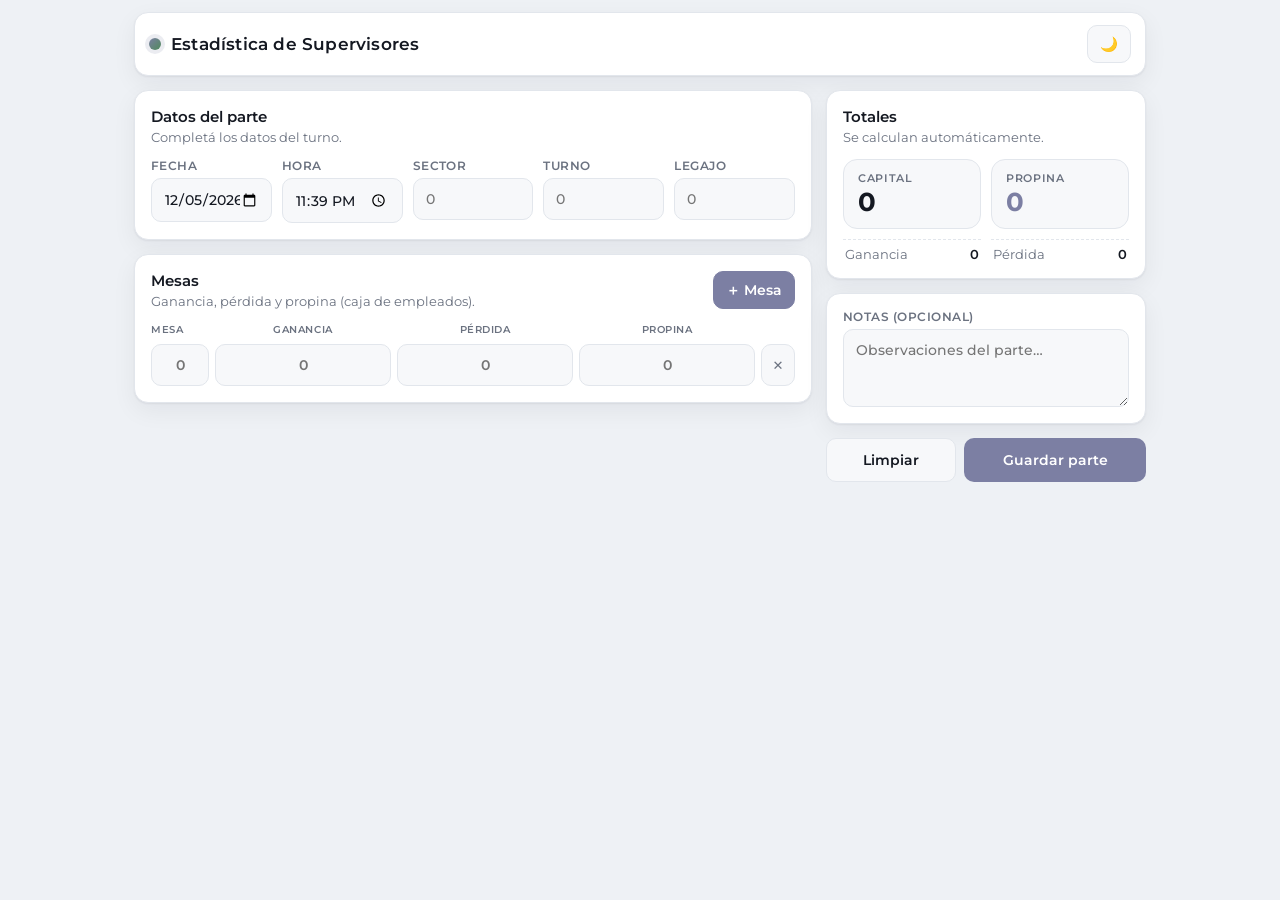
==== index.html @ 26ae1272 "Estadística de Supervisores: planilla, panel admin y esquema Supabase" ====
<!DOCTYPE html>
<html lang="es">
<head>
  <meta charset="UTF-8" />
  <meta name="viewport" content="width=device-width, initial-scale=1.0" />
  <meta name="theme-color" content="#eef1f5" />
  <title>Estadística de Supervisores</title>

  <link rel="preconnect" href="https://fonts.googleapis.com" />
  <link rel="preconnect" href="https://fonts.gstatic.com" crossorigin />
  <link href="https://fonts.googleapis.com/css2?family=Montserrat:wght@400;500;600;700&display=swap" rel="stylesheet" />
  <link rel="stylesheet" href="styles.css" />
</head>
<body>
  <div class="app">
    <header class="topbar">
      <div class="brand">
        <span class="brand-dot" aria-hidden="true"></span>
        <h1>Estadística de Supervisores</h1>
      </div>
      <div class="topbar-actions">
        <span id="syncBadge" class="sync-badge" hidden></span>
        <button id="btnTheme" class="icon-btn" type="button" title="Cambiar tema" aria-label="Cambiar tema">🌙</button>
      </div>
    </header>

    <main class="sheet">
      <!-- ============ Datos del parte ============ -->
      <section class="card">
        <h2 class="card-title">Datos del parte</h2>
        <p class="card-sub">Completá los datos del turno.</p>
        <div class="meta-grid">
          <label class="field">Fecha
            <input id="fecha" type="date" />
          </label>
          <label class="field">Hora
            <input id="hora" type="time" />
          </label>
          <label class="field">Sector
            <input id="sector" type="number" inputmode="numeric" min="0" step="1" placeholder="0" />
          </label>
          <label class="field">Turno
            <input id="turno" type="number" inputmode="numeric" min="0" step="1" placeholder="0" />
          </label>
          <label class="field">Legajo
            <input id="legajo" type="number" inputmode="numeric" min="0" step="1" placeholder="0" />
          </label>
        </div>
      </section>

      <!-- ============ Mesas ============ -->
      <section class="card">
        <div class="card-head">
          <div>
            <h2 class="card-title">Mesas</h2>
            <p class="card-sub">Ganancia, pérdida y propina (caja de empleados).</p>
          </div>
          <button id="btnAddMesa" class="icon-btn icon-btn-accent" type="button">＋ Mesa</button>
        </div>

        <div class="mesa-head" aria-hidden="true">
          <span>Mesa</span>
          <span>Ganancia</span>
          <span>Pérdida</span>
          <span>Propina</span>
          <span></span>
        </div>
        <div id="mesas" class="mesas"></div>
        <p id="mesasEmpty" class="empty" hidden>Agregá al menos una mesa.</p>
      </section>
    </main>

    <!-- ============ Panel: totales + acciones ============ -->
    <aside class="panel">
      <section class="card">
        <h2 class="card-title">Totales</h2>
        <p class="card-sub">Se calculan automáticamente.</p>
        <div class="totals">
          <div class="total total-capital" id="capitalWrap">
            <span class="total-label">Capital</span>
            <span class="total-value" id="tCapital">0</span>
          </div>
          <div class="total total-propina">
            <span class="total-label">Propina</span>
            <span class="total-value" id="tPropina">0</span>
          </div>
        </div>
        <div class="totals-sm">
          <div class="total-sm"><span class="total-sm-label">Ganancia</span><span class="total-sm-value" id="tGanancia">0</span></div>
          <div class="total-sm"><span class="total-sm-label">Pérdida</span><span class="total-sm-value" id="tPerdida">0</span></div>
        </div>
      </section>

      <section class="card">
        <label class="field field-notes">Notas (opcional)
          <textarea id="notas" rows="3" placeholder="Observaciones del parte…"></textarea>
        </label>
      </section>

      <div class="panel-actions">
        <button id="btnClear" class="btn btn-ghost" type="button">Limpiar</button>
        <button id="btnSave" class="btn btn-primary" type="button">Guardar parte</button>
      </div>
    </aside>
  </div>

  <div id="toast" class="toast" hidden></div>

  <!-- ============ Modal de confirmación ============ -->
  <div id="confirmModal" class="modal" hidden>
    <div class="modal-card">
      <h3 id="confirmTitle" class="modal-title">Confirmar</h3>
      <p id="confirmBody" class="modal-body"></p>
      <div class="modal-actions">
        <button id="confirmNo" class="btn btn-ghost" type="button">Cancelar</button>
        <button id="confirmYes" class="btn btn-primary" type="button">Aceptar</button>
      </div>
    </div>
  </div>

  <!-- ============ Modal de parte guardado ============ -->
  <div id="okModal" class="modal" hidden>
    <div class="modal-card">
      <h3 class="modal-title">✅ Parte guardado</h3>
      <div id="okBody" class="modal-body ok-body"></div>
      <div class="modal-actions">
        <button data-close class="btn btn-primary" type="button">Listo</button>
      </div>
    </div>
  </div>

  <script src="config.js"></script>
  <script src="supabase.js"></script>
  <script src="app.js"></script>
</body>
</html>
---- styles.css ----
/* =============================================================
   Estadística de Supervisores 2.0 — Estilos
   ============================================================= */

:root {
  --bg: #eef1f5;
  --surface: #ffffff;
  --surface-2: #f7f8fa;
  --text: #141821;
  --muted: #6b7280;
  --border: #e2e6ec;
  --shadow: 0 1px 2px rgba(16, 24, 40, .06), 0 8px 24px rgba(16, 24, 40, .06);

  --accent: #7c7fa3;
  --accent-ink: #ffffff;
  --pos: #4f8a5b;
  --neg: #b5655e;
  --danger: #b5655e;

  --cell-empty: #f3f5f9;
  --radius: 14px;
  --radius-sm: 9px;
  --anim: 190ms;
}

body.dark {
  --bg: #0d0f13;
  --surface: #161a21;
  --surface-2: #1c212b;
  --text: #e8ebf0;
  --muted: #98a1b3;
  --border: #262c38;
  --shadow: 0 1px 2px rgba(0, 0, 0, .4), 0 10px 30px rgba(0, 0, 0, .35);

  --accent: #a2a5d4;
  --accent-ink: #16181f;
  --pos: #6faa7c;
  --neg: #c9837c;
  --danger: #c9837c;

  --cell-empty: #14181f;
}

* { box-sizing: border-box; }
html, body { height: 100%; }

body {
  margin: 0;
  font-family: 'Montserrat', -apple-system, BlinkMacSystemFont, 'Segoe UI', system-ui, sans-serif;
  background: var(--bg);
  color: var(--text);
  -webkit-font-smoothing: antialiased;
  -webkit-tap-highlight-color: transparent;
  transition: background var(--anim) ease, color var(--anim) ease;
}

h1 { font-size: 1.05rem; margin: 0; font-weight: 600; letter-spacing: .2px; }
button { font-family: inherit; cursor: pointer; }

/* El atributo hidden siempre debe ganar, incluso sobre .modal { display: grid } */
[hidden] { display: none !important; }

/* ===================== LAYOUT ===================== */
.app {
  max-width: 1040px;
  margin: 0 auto;
  padding: 12px 14px 40px;
  display: grid;
  grid-template-columns: minmax(0, 1fr) 320px;
  grid-template-areas:
    "topbar topbar"
    "sheet  panel";
  gap: 14px;
  align-items: start;
}
.sheet { grid-area: sheet; display: flex; flex-direction: column; gap: 14px; min-width: 0; }
.panel { grid-area: panel; display: flex; flex-direction: column; gap: 14px; position: sticky; top: 12px; }

/* ===================== TOPBAR ===================== */
.topbar {
  grid-area: topbar;
  display: flex;
  align-items: center;
  justify-content: space-between;
  background: var(--surface);
  border: 1px solid var(--border);
  border-radius: var(--radius);
  padding: 12px 14px;
  box-shadow: var(--shadow);
}
.brand { display: flex; align-items: center; gap: 10px; min-width: 0; }
.brand h1 { white-space: nowrap; overflow: hidden; text-overflow: ellipsis; }
.brand-dot {
  width: 12px; height: 12px; border-radius: 50%;
  background: linear-gradient(135deg, var(--accent), var(--pos));
  box-shadow: 0 0 0 4px color-mix(in srgb, var(--accent) 15%, transparent);
  flex: 0 0 auto;
}
.topbar-actions { display: flex; align-items: center; gap: 8px; }

.icon-btn {
  border: 1px solid var(--border);
  background: var(--surface-2);
  color: var(--text);
  height: 38px; min-width: 38px;
  padding: 0 12px;
  border-radius: 10px;
  font-size: .9rem; font-weight: 600;
  transition: transform var(--anim) ease, background var(--anim) ease, border-color var(--anim) ease;
}
.icon-btn:hover { transform: translateY(-1px); }
.icon-btn:active { transform: translateY(0) scale(.97); }
.icon-btn-accent { background: var(--accent); border-color: var(--accent); color: var(--accent-ink); }

.sync-badge {
  font-size: .7rem; font-weight: 600;
  color: #92400e; background: #fef3c7;
  border-radius: 999px; padding: 4px 9px;
}
body.dark .sync-badge { color: #fde68a; background: #422006; }

/* ===================== CARDS ===================== */
.card {
  background: var(--surface);
  border: 1px solid var(--border);
  border-radius: var(--radius);
  padding: 16px;
  box-shadow: var(--shadow);
}
.card-title { margin: 0; font-size: .95rem; font-weight: 600; }
.card-sub { margin: 4px 0 0; font-size: .8rem; color: var(--muted); }
.card-head {
  display: flex; align-items: flex-start; justify-content: space-between;
  gap: 10px; margin-bottom: 14px;
}

/* ===================== FIELDS ===================== */
.field {
  display: flex; flex-direction: column; gap: 5px;
  font-size: .74rem; color: var(--muted); font-weight: 600;
  text-transform: uppercase; letter-spacing: .04em;
}
.field input, .field textarea {
  font-family: inherit;
  font-size: .9rem; font-weight: 500;
  padding: 11px 12px;
  border-radius: 10px;
  border: 1px solid var(--border);
  background: var(--surface-2);
  color: var(--text);
  text-transform: none; letter-spacing: normal;
}
.field input:focus, .field textarea:focus {
  outline: 2px solid var(--accent); outline-offset: 1px; border-color: transparent;
}
.field textarea { resize: vertical; min-height: 66px; }
.meta-grid { display: grid; grid-template-columns: repeat(auto-fit, minmax(120px, 1fr)); gap: 10px; margin-top: 14px; }

/* ===================== MESAS ===================== */
.mesa-head, .mesa-row {
  display: grid;
  grid-template-columns: 58px 1fr 1fr 1fr 34px;
  gap: 6px;
  align-items: center;
}
.mesa-head {
  font-size: .64rem; text-transform: uppercase; letter-spacing: .05em;
  color: var(--muted); font-weight: 600; padding: 0 0 8px;
}
.mesa-head span:nth-child(2),
.mesa-head span:nth-child(3),
.mesa-head span:nth-child(4) { text-align: center; }
.mesas { display: flex; flex-direction: column; gap: 8px; }

.mesa-input {
  width: 100%;
  font-family: inherit;
  font-size: .9rem; font-weight: 600;
  text-align: center;
  padding: 11px 6px;
  border-radius: 10px;
  border: 1px solid var(--border);
  background: var(--surface-2);
  color: var(--text);
  -moz-appearance: textfield;
  appearance: textfield;
}
.mesa-input:focus { outline: 2px solid var(--accent); outline-offset: 1px; border-color: transparent; }
.mesa-input::-webkit-outer-spin-button,
.mesa-input::-webkit-inner-spin-button { -webkit-appearance: none; margin: 0; }

.row-del {
  border: 1px solid var(--border);
  background: var(--surface-2);
  color: var(--muted);
  border-radius: 10px;
  height: 42px;
  font-size: .82rem;
  transition: color var(--anim) ease, border-color var(--anim) ease, transform var(--anim) ease;
}
.row-del:hover { color: var(--danger); border-color: var(--danger); }
.row-del:active { transform: scale(.94); }

/* ===================== TOTALES ===================== */
.totals { display: grid; grid-template-columns: 1fr 1fr; gap: 10px; margin-top: 14px; }
.total {
  border-radius: var(--radius);
  padding: 12px 14px;
  border: 1px solid var(--border);
  background: var(--surface-2);
  display: flex; flex-direction: column; gap: 3px;
}
.total-label { font-size: .66rem; text-transform: uppercase; letter-spacing: .06em; color: var(--muted); font-weight: 600; }
.total-value { font-size: 1.6rem; font-weight: 700; line-height: 1.1; }
.total-capital .total-value { color: var(--text); }
.total-capital.pos .total-value { color: var(--pos); }
.total-capital.neg .total-value { color: var(--neg); }
.total-propina .total-value { color: var(--accent); }

.totals-sm { display: grid; grid-template-columns: 1fr 1fr; gap: 10px; margin-top: 10px; }
.total-sm {
  display: flex; justify-content: space-between; align-items: baseline;
  padding: 7px 2px 0; border-top: 1px dashed var(--border); font-size: .8rem;
}
.total-sm-label { color: var(--muted); }
.total-sm-value { font-weight: 600; }

/* ===================== BOTONES ===================== */
.btn {
  border-radius: 10px;
  border: 1px solid transparent;
  padding: 11px 14px;
  font-size: .86rem; font-weight: 600;
  transition: transform var(--anim) ease, background var(--anim) ease, filter var(--anim) ease;
  min-height: 44px;
}
.btn:hover { transform: translateY(-1px); }
.btn:active { transform: translateY(0) scale(.98); }
.btn-primary { background: var(--accent); color: var(--accent-ink); }
.btn-primary:hover { filter: brightness(1.06); }
.btn-ghost { background: var(--surface-2); border-color: var(--border); color: var(--text); }
.btn-danger { background: var(--danger); color: #fff; }

.panel-actions { display: grid; grid-template-columns: 1fr 1.4fr; gap: 8px; }

/* ===================== MODALES ===================== */
.modal {
  position: fixed; inset: 0;
  background: rgba(8, 10, 14, .55);
  backdrop-filter: blur(3px);
  display: grid; place-items: center;
  padding: 18px;
  z-index: 100;
  animation: modal-fade 160ms ease;
}
@keyframes modal-fade { from { opacity: 0; } to { opacity: 1; } }

.modal-card {
  background: var(--surface);
  border: 1px solid var(--border);
  border-radius: 18px;
  padding: 18px;
  width: 100%;
  max-width: 380px;
  box-shadow: 0 24px 60px rgba(0, 0, 0, .35);
  animation: modal-pop 180ms cubic-bezier(.34, 1.4, .64, 1);
}
@keyframes modal-pop { from { transform: translateY(10px) scale(.97); opacity: .6; } to { transform: none; opacity: 1; } }

.modal-title { margin: 0 0 12px; font-weight: 600; font-size: 1rem; }
.modal-body { margin: 0; font-size: .86rem; line-height: 1.55; color: var(--text); }
.modal-actions { display: flex; gap: 8px; justify-content: flex-end; margin-top: 16px; }
.modal-actions .btn { flex: 0 0 auto; padding-inline: 18px; }

.ok-body { display: flex; flex-direction: column; gap: 6px; margin-top: 4px; }
.ok-body .ok-row {
  display: flex; justify-content: space-between; gap: 10px;
  padding: 6px 0; border-bottom: 1px dashed var(--border);
}
.ok-body .ok-row:last-child { border-bottom: none; }
.ok-body .ok-row span { color: var(--muted); }
.ok-body .ok-row b { font-weight: 700; }

/* ===================== TOAST ===================== */
.toast {
  position: fixed;
  left: 50%;
  bottom: calc(20px + env(safe-area-inset-bottom));
  transform: translateX(-50%);
  background: #14181f;
  color: #fff;
  padding: 11px 16px;
  border-radius: 12px;
  font-size: .82rem;
  font-weight: 500;
  box-shadow: 0 12px 30px rgba(0, 0, 0, .35);
  z-index: 120;
  max-width: 90vw;
  text-align: center;
  animation: toast-in 180ms ease;
}
@keyframes toast-in { from { opacity: 0; transform: translate(-50%, 8px); } to { opacity: 1; transform: translate(-50%, 0); } }
.toast.warn { background: #92400e; }

/* ===================== RESPONSIVE ===================== */
@media (max-width: 860px) {
  .app {
    grid-template-columns: 1fr;
    grid-template-areas:
      "topbar"
      "sheet"
      "panel";
    padding-bottom: calc(96px + env(safe-area-inset-bottom));
  }
  .panel { position: static; }
  .panel-actions {
    position: fixed;
    left: 50%;
    bottom: calc(12px + env(safe-area-inset-bottom));
    transform: translateX(-50%);
    width: calc(100% - 24px);
    max-width: 460px;
    background: var(--surface);
    border: 1px solid var(--border);
    border-radius: 16px;
    padding: 8px;
    box-shadow: var(--shadow);
    z-index: 40;
  }
  .toast { bottom: calc(84px + env(safe-area-inset-bottom)); }
}

@media (max-width: 430px) {
  .app { padding: 10px 10px calc(96px + env(safe-area-inset-bottom)); gap: 10px; }
  .brand h1 { font-size: .9rem; }
  .mesa-head, .mesa-row { grid-template-columns: 48px 1fr 1fr 1fr 32px; gap: 5px; }
  .mesa-input { font-size: .84rem; padding: 10px 4px; }
  .total-value { font-size: 1.4rem; }
}

/* =============================================================
   PANEL ADMIN
   ============================================================= */
.admin {
  max-width: 1080px;
  margin: 0 auto;
  padding: 12px 14px 40px;
  display: flex;
  flex-direction: column;
  gap: 14px;
}

.form { display: flex; flex-direction: column; gap: 12px; max-width: 360px; }
.form .field { text-transform: none; letter-spacing: normal; }
.form-msg { font-size: .8rem; color: var(--danger); margin: 0; min-height: 1em; }

/* KPIs */
.kpis {
  display: grid;
  grid-template-columns: repeat(auto-fit, minmax(140px, 1fr));
  gap: 10px;
}
.kpi {
  background: var(--surface);
  border: 1px solid var(--border);
  border-radius: var(--radius);
  padding: 12px 14px;
  box-shadow: var(--shadow);
  display: flex; flex-direction: column; gap: 3px;
}
.kpi-label { font-size: .68rem; color: var(--muted); text-transform: uppercase; letter-spacing: .05em; }
.kpi-value { font-size: 1.45rem; font-weight: 700; line-height: 1.1; }
.kpi-value.pos { color: var(--pos); }
.kpi-value.neg { color: var(--neg); }
.kpi-sub { font-size: .72rem; color: var(--muted); }

/* Filtros */
.filters {
  display: grid;
  grid-template-columns: repeat(auto-fit, minmax(130px, 1fr));
  gap: 10px;
  align-items: end;
}
.filters .field { text-transform: none; letter-spacing: normal; }
.filters .btn { min-height: 42px; }

/* Grid de tarjetas */
.grid-2 { display: grid; grid-template-columns: 1fr 1fr; gap: 14px; margin: 0; }

/* Tablas */
.table-scroll { overflow: auto; max-height: 60vh; }
.data-table { width: 100%; border-collapse: collapse; font-size: .82rem; }
.data-table th, .data-table td {
  text-align: left;
  padding: 8px 10px;
  border-bottom: 1px solid var(--border);
  white-space: nowrap;
}
.data-table th {
  position: sticky; top: 0;
  background: var(--surface);
  color: var(--muted);
  font-weight: 600;
  font-size: .7rem;
  text-transform: uppercase;
  letter-spacing: .04em;
  z-index: 1;
}
.data-table tbody tr:hover { background: var(--surface-2); }
.data-table .mono { font-family: ui-monospace, SFMono-Regular, Menlo, monospace; font-size: .78rem; }
.data-table .num { text-align: right; font-weight: 600; }
.data-table .empty, .empty { color: var(--muted); text-align: center; padding: 18px; font-size: .82rem; }
.data-table tfoot td { font-weight: 700; border-top: 2px solid var(--border); }
.data-table .pos { color: var(--pos); }
.data-table .neg { color: var(--neg); }

.js-toggle {
  border: 1px solid var(--border);
  background: var(--surface-2);
  color: var(--muted);
  border-radius: 8px;
  width: 26px; height: 26px;
  font-size: .8rem; line-height: 1;
  transition: color var(--anim) ease, border-color var(--anim) ease;
}
.js-toggle:hover { color: var(--accent); border-color: var(--accent); }
.detail-row td { background: var(--surface-2); white-space: normal; }
.detail-inner { padding: 4px 0; }
.detail-inner .chip {
  display: inline-block;
  margin: 2px 6px 2px 0;
  padding: 3px 9px;
  border-radius: 999px;
  border: 1px solid var(--border);
  background: var(--surface);
  font-size: .76rem;
}
.detail-notes {
  margin-top: 8px; font-size: .8rem; color: var(--muted); white-space: pre-wrap;
}

/* Barras */
.bars { display: flex; flex-direction: column; gap: 8px; }
.bar-row { display: grid; grid-template-columns: 48px 1fr 40px; align-items: center; gap: 8px; font-size: .78rem; }
.bar-day { color: var(--muted); }
.bar-track { height: 16px; background: var(--cell-empty); border-radius: 999px; overflow: hidden; }
.bar-fill { display: block; height: 100%; background: linear-gradient(90deg, var(--accent), var(--pos)); border-radius: 999px; transition: width var(--anim) ease; }
.bar-val { text-align: right; font-weight: 600; }

@media (max-width: 820px) {
  .grid-2 { grid-template-columns: 1fr; }
}

/* ===================== ACCESIBILIDAD ===================== */
@media (prefers-reduced-motion: reduce) {
  *, *::before, *::after {
    animation-duration: .001ms !important;
    animation-iteration-count: 1 !important;
    transition-duration: .001ms !important;
  }
}
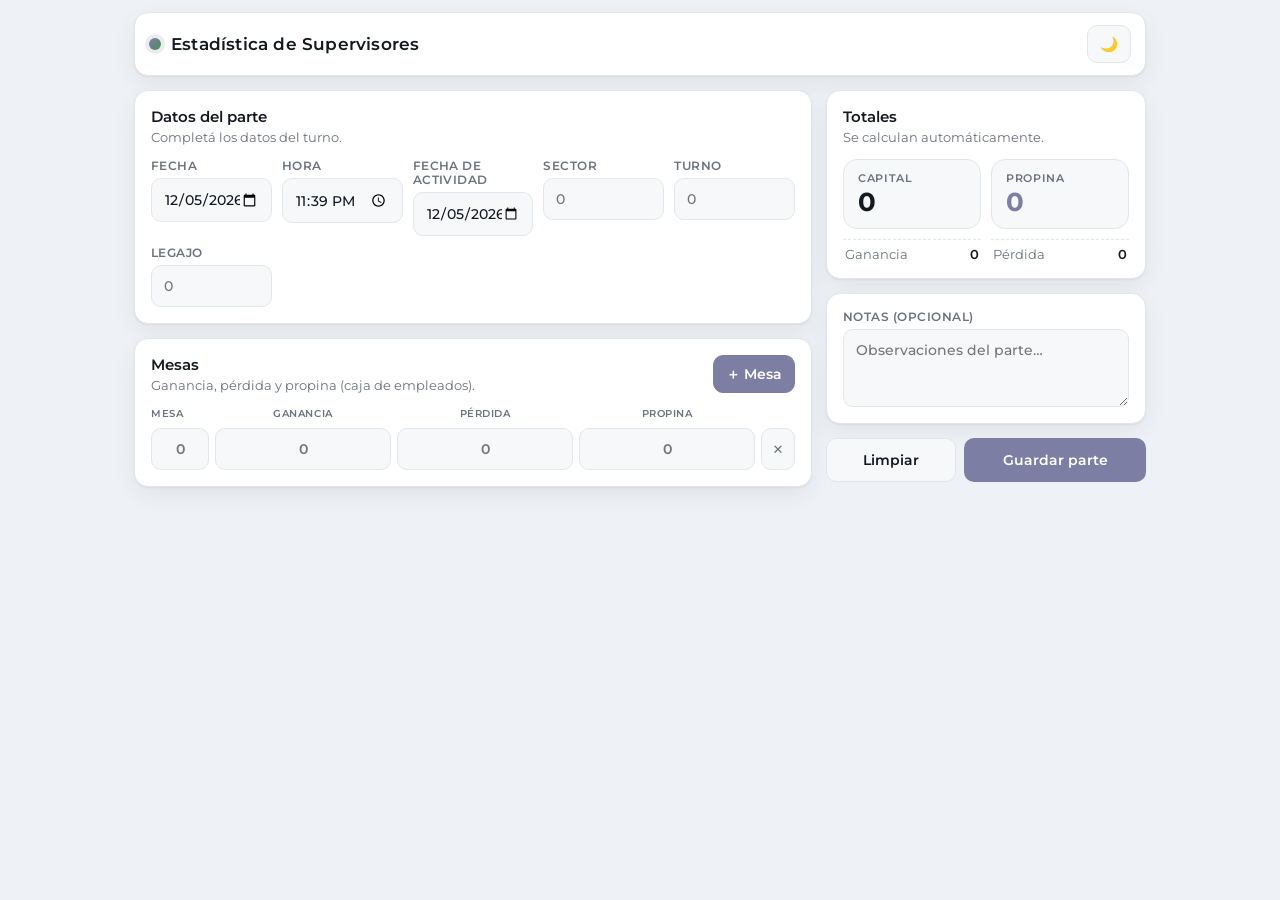
==== commit 471aa3df: "feat: agregar fecha de actividad con corte 06:00 (sync automático), campo editable en formulario, in" ====
--- a/index.html
+++ b/index.html
@@ -36,6 +36,9 @@
           <label class="field">Hora
             <input id="hora" type="time" />
           </label>
+          <label class="field">Fecha de actividad
+            <input id="activityDate" type="date" />
+          </label>
           <label class="field">Sector
             <input id="sector" type="number" inputmode="numeric" min="0" step="1" placeholder="0" />
           </label>
@@ -66,6 +69,7 @@
           <span></span>
         </div>
         <div id="mesas" class="mesas"></div>
+        <p id="mesasError" class="form-error" hidden></p>
         <p id="mesasEmpty" class="empty" hidden>Agregá al menos una mesa.</p>
       </section>
     </main>
--- a/styles.css
+++ b/styles.css
@@ -1,5 +1,5 @@
 /* =============================================================
-   Estadística de Supervisores 2.0 — Estilos
+   Estadística de Supervisores — Estilos
    ============================================================= */
 
 :root {
@@ -188,6 +188,18 @@
 .mesa-input:focus { outline: 2px solid var(--accent); outline-offset: 1px; border-color: transparent; }
 .mesa-input::-webkit-outer-spin-button,
 .mesa-input::-webkit-inner-spin-button { -webkit-appearance: none; margin: 0; }
+.mesa-input.input-err,
+.mesa-input.input-err:focus {
+  border-color: var(--danger);
+  outline-color: var(--danger);
+  box-shadow: 0 0 0 2px color-mix(in srgb, var(--danger) 20%, transparent);
+}
+.form-error {
+  margin: 10px 2px 0;
+  font-size: .78rem;
+  font-weight: 600;
+  color: var(--danger);
+}
 
 .row-del {
   border: 1px solid var(--border);
